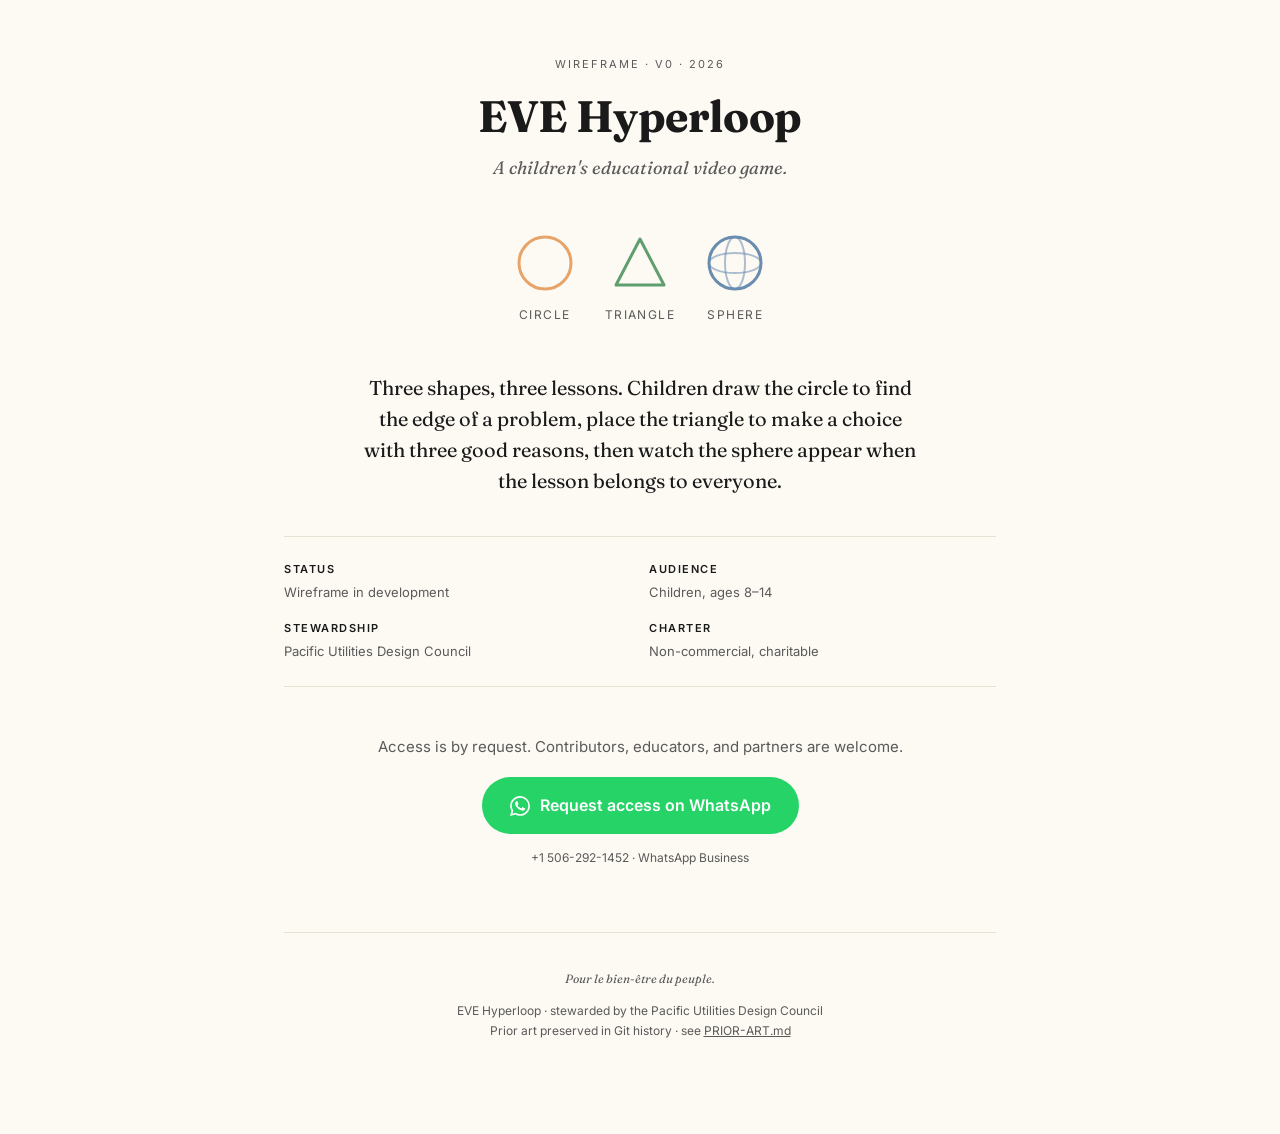
==== game/index.html @ 8e20b7d1 "Restore full EVE Glyph canon to public surface; relocate children's game to /game/ - Restore root EV" ====
<!doctype html>
<html lang="es">
  <head>
    <meta charset="UTF-8" />
    <meta name="viewport" content="width=device-width, initial-scale=1.0" />
    <title>EVE Hyperloop — Juego educativo para niños (Wireframe)</title>
    <meta name="description" content="EVE Hyperloop es un videojuego educativo para niños en desarrollo de wireframe. Tres formas, tres lecciones: el círculo, el triángulo y la esfera. Solicita acceso por WhatsApp." />
    <meta name="robots" content="noindex,nofollow" />
    <link rel="preconnect" href="https://fonts.googleapis.com" />
    <link rel="preconnect" href="https://fonts.gstatic.com" crossorigin />
    <link href="https://fonts.googleapis.com/css2?family=Fraunces:opsz,wght@9..144,500;9..144,700&family=Inter:wght@400;500;600;700&display=swap" rel="stylesheet" />
    <style>
      :root{
        --bg:#fdfaf4;
        --ink:#1a1a1a;
        --ink-soft:#5a5a5a;
        --line:#e7e1d3;
        --circle:#e8a468;
        --triangle:#5f9e6e;
        --sphere:#6a8caf;
        --whatsapp:#25d366;
        --whatsapp-dark:#128c7e;
        --serif:Fraunces,Georgia,serif;
        --sans:Inter,system-ui,-apple-system,sans-serif;
      }
      *{box-sizing:border-box}
      html,body{margin:0;padding:0;background:var(--bg);color:var(--ink);font-family:var(--sans);line-height:1.6;-webkit-font-smoothing:antialiased}
      .wrap{max-width:760px;margin:0 auto;padding:56px 24px 80px}

      /* Language switcher */
      .lang-switch{position:fixed;top:18px;right:18px;display:flex;gap:6px;z-index:50;background:rgba(253,250,244,.85);backdrop-filter:blur(6px);padding:6px;border:1px solid var(--line);border-radius:999px}
      .lang-btn{appearance:none;border:none;background:transparent;cursor:pointer;width:34px;height:30px;border-radius:999px;font-size:18px;line-height:1;display:flex;align-items:center;justify-content:center;padding:0;transition:background .15s,transform .15s;opacity:.55}
      .lang-btn:hover{transform:translateY(-1px);opacity:1}
      .lang-btn.active{background:#fff;opacity:1;box-shadow:0 0 0 1px var(--line)}
      .lang-btn:focus-visible{outline:2px solid var(--sphere);outline-offset:2px}

      header{text-align:center;margin-bottom:48px}
      .stamp{font-family:var(--sans);font-size:11px;letter-spacing:.18em;text-transform:uppercase;color:var(--ink-soft);margin-bottom:18px}
      h1{font-family:var(--serif);font-weight:700;font-size:44px;line-height:1.1;letter-spacing:-.01em;margin:0 0 14px 0}
      .tagline{font-family:var(--serif);font-style:italic;font-size:18px;color:var(--ink-soft);margin:0}

      .shapes{display:flex;justify-content:center;align-items:center;gap:28px;margin:48px 0}
      .shape{display:flex;flex-direction:column;align-items:center;gap:10px}
      .shape svg{width:64px;height:64px;display:block}
      .shape-label{font-family:var(--sans);font-size:12px;letter-spacing:.12em;text-transform:uppercase;color:var(--ink-soft)}

      .pitch{font-family:var(--serif);font-size:20px;line-height:1.55;text-align:center;margin:0 auto 40px;max-width:560px}

      .meta{border-top:1px solid var(--line);border-bottom:1px solid var(--line);padding:24px 0;margin:40px 0;display:grid;grid-template-columns:1fr 1fr;gap:18px}
      .meta div{font-size:13px;color:var(--ink-soft)}
      .meta strong{display:block;color:var(--ink);font-weight:600;margin-bottom:3px;font-size:11px;letter-spacing:.14em;text-transform:uppercase}

      .cta-block{text-align:center;margin:48px 0 32px}
      .cta-lead{font-size:15px;color:var(--ink-soft);margin:0 0 18px}
      .cta{display:inline-flex;align-items:center;gap:10px;background:var(--whatsapp);color:#fff;padding:16px 28px;border-radius:999px;font-weight:600;font-size:16px;text-decoration:none;border:none;transition:background .15s}
      .cta:hover{background:var(--whatsapp-dark)}
      .cta svg{width:20px;height:20px;fill:currentColor}
      .cta-sub{margin-top:14px;font-size:12px;color:var(--ink-soft);font-family:var(--sans)}

      footer{margin-top:64px;padding-top:24px;border-top:1px solid var(--line);text-align:center;font-size:12px;color:var(--ink-soft);line-height:1.7}
      footer .copy{font-family:var(--serif);font-style:italic}

      @media (max-width:480px){
        h1{font-size:34px}
        .shapes{gap:18px}
        .lang-switch{top:12px;right:12px}
      }
    </style>
  </head>
  <body>
    <nav class="lang-switch" aria-label="Selector de idioma / Language selector">
      <button class="lang-btn" data-lang="es" title="Español" aria-label="Español">🇪🇸</button>
      <button class="lang-btn" data-lang="en" title="English" aria-label="English">🇬🇧</button>
      <button class="lang-btn" data-lang="fr" title="Français" aria-label="Français">🇫🇷</button>
    </nav>

    <div class="wrap">
      <header>
        <div class="stamp" data-i18n="stamp">Wireframe · v0 · 2026</div>
        <h1 data-i18n="title">EVE Hyperloop</h1>
        <p class="tagline" data-i18n="tagline">Un videojuego educativo para niños.</p>
      </header>

      <div class="shapes" data-i18n-aria="shapesAria" aria-label="Las tres formas del juego">
        <div class="shape">
          <svg viewBox="0 0 64 64" aria-hidden="true"><circle cx="32" cy="32" r="26" fill="none" stroke="#e8a468" stroke-width="3"/></svg>
          <span class="shape-label" data-i18n="circle">Círculo</span>
        </div>
        <div class="shape">
          <svg viewBox="0 0 64 64" aria-hidden="true"><polygon points="32,8 56,54 8,54" fill="none" stroke="#5f9e6e" stroke-width="3" stroke-linejoin="round"/></svg>
          <span class="shape-label" data-i18n="triangle">Triángulo</span>
        </div>
        <div class="shape">
          <svg viewBox="0 0 64 64" aria-hidden="true"><circle cx="32" cy="32" r="26" fill="none" stroke="#6a8caf" stroke-width="3"/><ellipse cx="32" cy="32" rx="26" ry="10" fill="none" stroke="#6a8caf" stroke-width="2" opacity=".55"/><ellipse cx="32" cy="32" rx="10" ry="26" fill="none" stroke="#6a8caf" stroke-width="2" opacity=".55"/></svg>
          <span class="shape-label" data-i18n="sphere">Esfera</span>
        </div>
      </div>

      <p class="pitch" data-i18n="pitch">
        Tres formas, tres lecciones. Los niños dibujan el círculo para encontrar el límite de un problema, colocan el triángulo para tomar una decisión con tres buenas razones, y luego ven aparecer la esfera cuando la lección pertenece a todos.
      </p>

      <div class="meta">
        <div><strong data-i18n="statusLabel">Estado</strong><span data-i18n="statusValue">Wireframe en desarrollo</span></div>
        <div><strong data-i18n="audienceLabel">Público</strong><span data-i18n="audienceValue">Niños, de 8 a 14 años</span></div>
        <div><strong data-i18n="stewardshipLabel">Administración</strong><span data-i18n="stewardshipValue">Pacific Utilities Design Council</span></div>
        <div><strong data-i18n="charterLabel">Carta</strong><span data-i18n="charterValue">No comercial, benéfica</span></div>
      </div>

      <div class="cta-block">
        <p class="cta-lead" data-i18n="ctaLead">El acceso es por solicitud. Colaboradores, educadores y socios son bienvenidos.</p>
        <a class="cta" id="cta-link" href="https://wa.me/15062921452?text=Hola%20Dany%20%E2%80%94%20me%20gustar%C3%ADa%20conocer%20m%C3%A1s%20sobre%20el%20wireframe%20del%20juego%20infantil%20EVE%20Hyperloop.">
          <svg viewBox="0 0 24 24" aria-hidden="true"><path d="M17.472 14.382c-.297-.149-1.758-.867-2.03-.967-.273-.099-.471-.148-.67.15-.197.297-.767.966-.94 1.164-.173.199-.347.223-.644.075-.297-.15-1.255-.463-2.39-1.475-.883-.788-1.48-1.761-1.653-2.059-.173-.297-.018-.458.13-.606.134-.133.298-.347.446-.52.149-.174.198-.298.298-.497.099-.198.05-.371-.025-.52-.075-.149-.669-1.612-.916-2.207-.242-.579-.487-.5-.669-.51-.173-.008-.371-.01-.57-.01-.198 0-.52.074-.792.372-.272.297-1.04 1.016-1.04 2.479 0 1.462 1.065 2.875 1.213 3.074.149.198 2.096 3.2 5.077 4.487.709.306 1.262.489 1.694.625.712.227 1.36.195 1.871.118.571-.085 1.758-.719 2.006-1.413.248-.694.248-1.289.173-1.413-.074-.124-.272-.198-.57-.347m-5.421 7.403h-.004a9.87 9.87 0 01-5.031-1.378l-.361-.214-3.741.982.998-3.648-.235-.374a9.86 9.86 0 01-1.51-5.26c.001-5.45 4.436-9.884 9.888-9.884 2.64 0 5.122 1.03 6.988 2.898a9.825 9.825 0 012.893 6.994c-.003 5.45-4.437 9.884-9.885 9.884m8.413-18.297A11.815 11.815 0 0012.05 0C5.495 0 .16 5.335.157 11.892c0 2.096.547 4.142 1.588 5.945L.057 24l6.305-1.654a11.882 11.882 0 005.683 1.448h.005c6.554 0 11.89-5.335 11.893-11.893a11.821 11.821 0 00-3.48-8.413z"/></svg>
          <span data-i18n="ctaButton">Solicitar acceso por WhatsApp</span>
        </a>
        <div class="cta-sub" data-i18n="ctaSub">+1 506-292-1452 · WhatsApp Business</div>
      </div>

      <footer>
        <p class="copy" data-i18n="copy">Pour le bien-être du peuple.</p>
        <p><span data-i18n="footerLine">EVE Hyperloop · administrado por el Pacific Utilities Design Council</span><br>
        <span data-i18n="priorArt">Arte previo preservado en el historial de Git · ver</span> <a href="./PRIOR-ART.md" style="color:var(--ink-soft)">PRIOR-ART.md</a></p>
      </footer>
    </div>

    <script>
      const I18N = {
        es: {
          docTitle: "EVE Hyperloop — Juego educativo para niños (Wireframe)",
          stamp: "Wireframe · v0 · 2026",
          title: "EVE Hyperloop",
          tagline: "Un videojuego educativo para niños.",
          shapesAria: "Las tres formas del juego",
          circle: "Círculo",
          triangle: "Triángulo",
          sphere: "Esfera",
          pitch: "Tres formas, tres lecciones. Los niños dibujan el círculo para encontrar el límite de un problema, colocan el triángulo para tomar una decisión con tres buenas razones, y luego ven aparecer la esfera cuando la lección pertenece a todos.",
          statusLabel: "Estado", statusValue: "Wireframe en desarrollo",
          audienceLabel: "Público", audienceValue: "Niños, de 8 a 14 años",
          stewardshipLabel: "Administración", stewardshipValue: "Pacific Utilities Design Council",
          charterLabel: "Carta", charterValue: "No comercial, benéfica",
          ctaLead: "El acceso es por solicitud. Colaboradores, educadores y socios son bienvenidos.",
          ctaButton: "Solicitar acceso por WhatsApp",
          ctaSub: "+1 506-292-1452 · WhatsApp Business",
          copy: "Pour le bien-être du peuple.",
          footerLine: "EVE Hyperloop · administrado por el Pacific Utilities Design Council",
          priorArt: "Arte previo preservado en el historial de Git · ver",
          waText: "Hola Dany — me gustaría conocer más sobre el wireframe del juego infantil EVE Hyperloop."
        },
        en: {
          docTitle: "EVE Hyperloop — Children's Educational Game (Wireframe)",
          stamp: "Wireframe · v0 · 2026",
          title: "EVE Hyperloop",
          tagline: "A children's educational video game.",
          shapesAria: "The three shapes of the game",
          circle: "Circle",
          triangle: "Triangle",
          sphere: "Sphere",
          pitch: "Three shapes, three lessons. Children draw the circle to find the edge of a problem, place the triangle to make a choice with three good reasons, then watch the sphere appear when the lesson belongs to everyone.",
          statusLabel: "Status", statusValue: "Wireframe in development",
          audienceLabel: "Audience", audienceValue: "Children, ages 8–14",
          stewardshipLabel: "Stewardship", stewardshipValue: "Pacific Utilities Design Council",
          charterLabel: "Charter", charterValue: "Non-commercial, charitable",
          ctaLead: "Access is by request. Contributors, educators, and partners are welcome.",
          ctaButton: "Request access on WhatsApp",
          ctaSub: "+1 506-292-1452 · WhatsApp Business",
          copy: "Pour le bien-être du peuple.",
          footerLine: "EVE Hyperloop · stewarded by the Pacific Utilities Design Council",
          priorArt: "Prior art preserved in Git history · see",
          waText: "Hi Dany — I'd like to learn about the EVE Hyperloop children's game wireframe."
        },
        fr: {
          docTitle: "EVE Hyperloop — Jeu éducatif pour enfants (Wireframe)",
          stamp: "Wireframe · v0 · 2026",
          title: "EVE Hyperloop",
          tagline: "Un jeu vidéo éducatif pour enfants.",
          shapesAria: "Les trois formes du jeu",
          circle: "Cercle",
          triangle: "Triangle",
          sphere: "Sphère",
          pitch: "Trois formes, trois leçons. Les enfants dessinent le cercle pour trouver les limites d'un problème, placent le triangle pour faire un choix appuyé sur trois bonnes raisons, puis voient apparaître la sphère lorsque la leçon appartient à tous.",
          statusLabel: "Statut", statusValue: "Wireframe en développement",
          audienceLabel: "Public", audienceValue: "Enfants, de 8 à 14 ans",
          stewardshipLabel: "Intendance", stewardshipValue: "Pacific Utilities Design Council",
          charterLabel: "Charte", charterValue: "Non commercial, à but caritatif",
          ctaLead: "L'accès se fait sur demande. Les contributeurs, éducateurs et partenaires sont les bienvenus.",
          ctaButton: "Demander l'accès sur WhatsApp",
          ctaSub: "+1 506-292-1452 · WhatsApp Business",
          copy: "Pour le bien-être du peuple.",
          footerLine: "EVE Hyperloop · sous l'intendance du Pacific Utilities Design Council",
          priorArt: "Travaux antérieurs conservés dans l'historique Git · voir",
          waText: "Bonjour Dany — j'aimerais en savoir plus sur le wireframe du jeu pour enfants EVE Hyperloop."
        }
      };

      const WA_BASE = "https://wa.me/15062921452?text=";

      function applyLang(lang){
        const dict = I18N[lang] || I18N.es;
        document.documentElement.lang = lang;
        document.title = dict.docTitle;

        document.querySelectorAll("[data-i18n]").forEach(el => {
          const key = el.getAttribute("data-i18n");
          if (dict[key] !== undefined) el.textContent = dict[key];
        });
        document.querySelectorAll("[data-i18n-aria]").forEach(el => {
          const key = el.getAttribute("data-i18n-aria");
          if (dict[key] !== undefined) el.setAttribute("aria-label", dict[key]);
        });

        const cta = document.getElementById("cta-link");
        if (cta) cta.href = WA_BASE + encodeURIComponent(dict.waText);

        document.querySelectorAll(".lang-btn").forEach(b => {
          b.classList.toggle("active", b.getAttribute("data-lang") === lang);
          b.setAttribute("aria-pressed", b.getAttribute("data-lang") === lang ? "true" : "false");
        });

        try { localStorage.setItem("eve-lang", lang); } catch(e){}
      }

      document.querySelectorAll(".lang-btn").forEach(btn => {
        btn.addEventListener("click", () => applyLang(btn.getAttribute("data-lang")));
      });

      // Initial language: saved preference > browser language > Spanish default
      (function(){
        let initial = "es";
        try {
          const saved = localStorage.getItem("eve-lang");
          if (saved && I18N[saved]) {
            initial = saved;
          } else {
            const nav = (navigator.language || "es").slice(0,2).toLowerCase();
            if (I18N[nav]) initial = nav;
            else initial = "es";
          }
        } catch(e){ initial = "es"; }
        applyLang(initial);
      })();
    </script>
  </body>
</html>
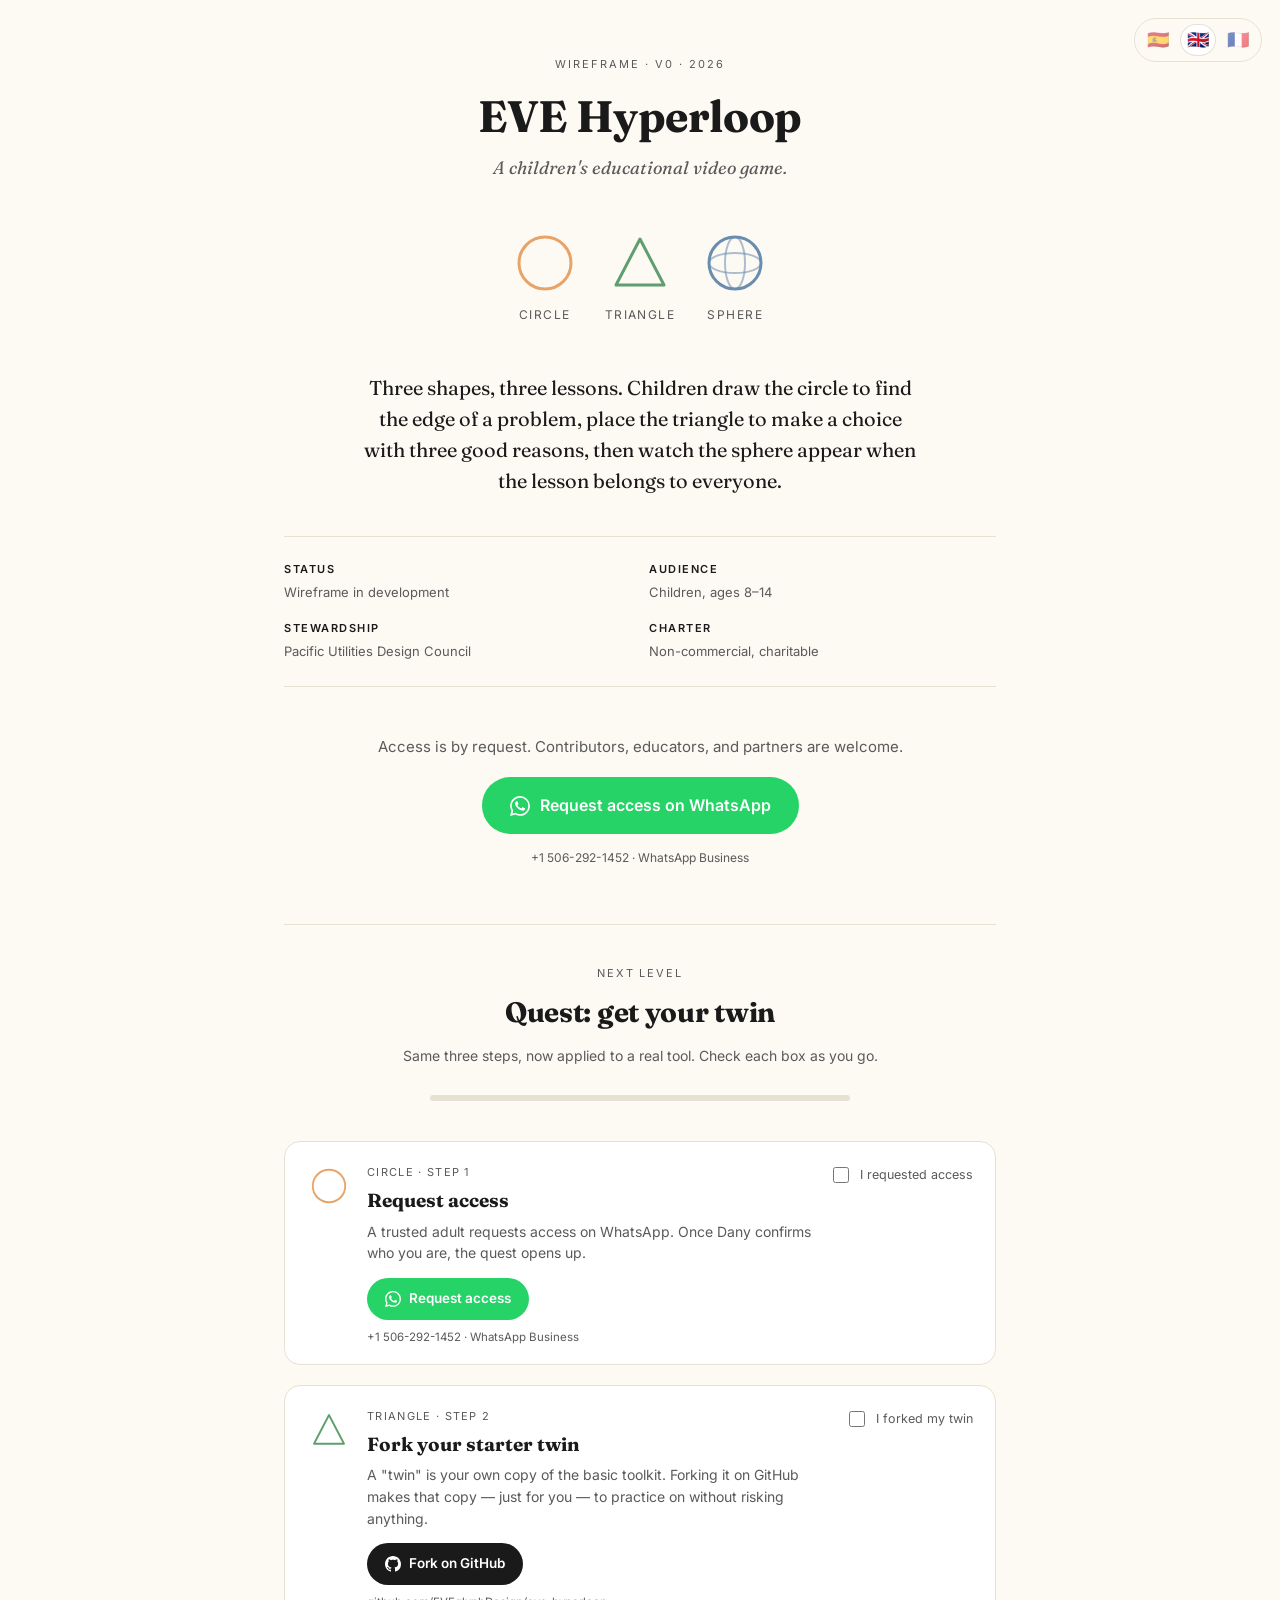
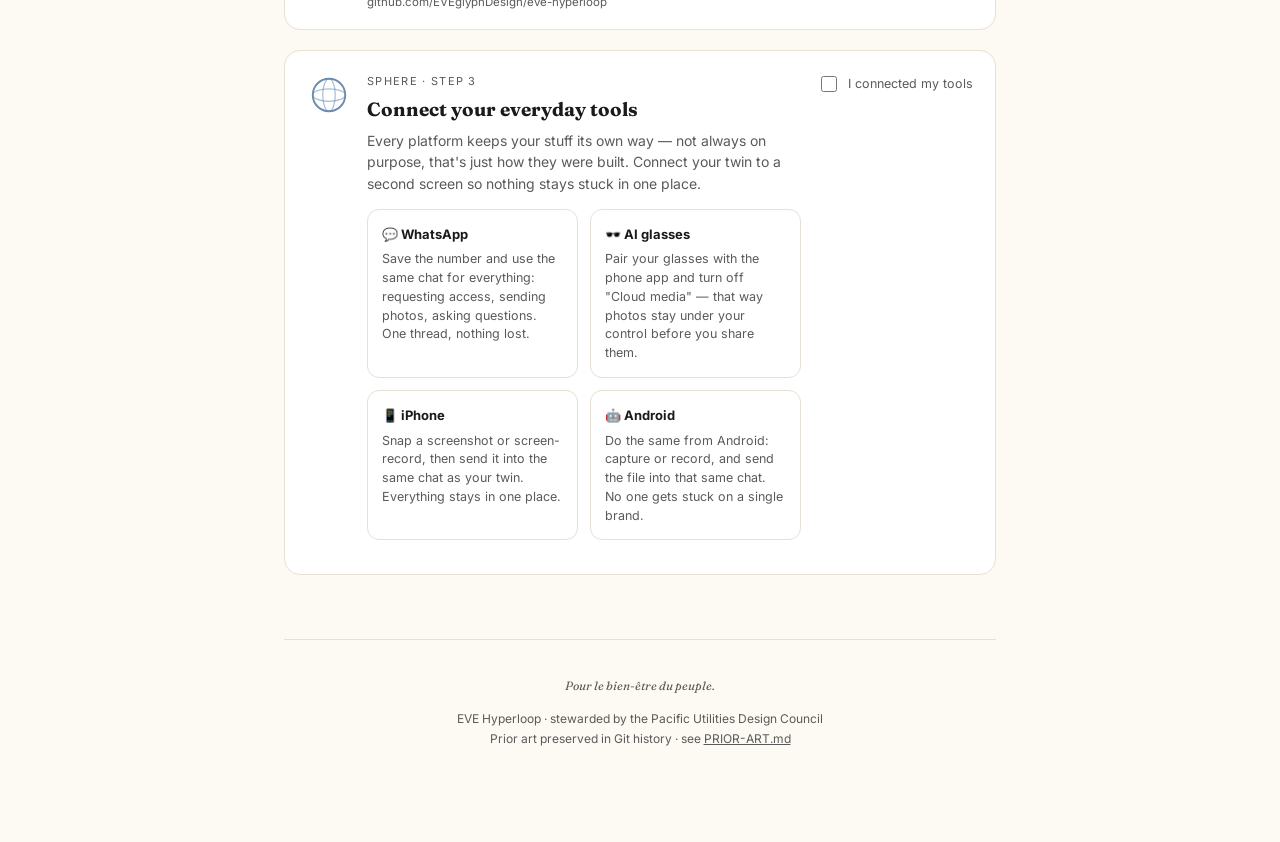
==== commit 71ae8a24: "Add twin onboarding quest to children's game; fix broken crest refs; link game from canon page - gam" ====
--- a/game/index.html
+++ b/game/index.html
@@ -60,10 +60,58 @@
       footer{margin-top:64px;padding-top:24px;border-top:1px solid var(--line);text-align:center;font-size:12px;color:var(--ink-soft);line-height:1.7}
       footer .copy{font-family:var(--serif);font-style:italic}
 
+      /* Quest: twin onboarding flow */
+      .quest{margin:56px 0 40px;padding-top:40px;border-top:1px solid var(--line)}
+      .quest-head{text-align:center;margin-bottom:28px}
+      .quest-kicker{font-size:11px;letter-spacing:.18em;text-transform:uppercase;color:var(--ink-soft);margin:0 0 8px}
+      .quest-title{font-family:var(--serif);font-weight:700;font-size:28px;margin:0 0 10px;letter-spacing:-.01em}
+      .quest-sub{font-size:14px;color:var(--ink-soft);max-width:480px;margin:0 auto}
+
+      .quest-progress{max-width:420px;margin:0 auto 40px}
+      .quest-progress-bar{height:6px;background:var(--line);border-radius:999px;overflow:hidden}
+      .quest-progress-fill{height:100%;width:0%;background:linear-gradient(90deg,var(--circle),var(--triangle),var(--sphere));border-radius:999px;transition:width .35s ease}
+
+      .quest-steps{display:flex;flex-direction:column;gap:20px}
+      .quest-step{border:1px solid var(--line);border-radius:16px;padding:22px 22px 18px;background:#fff;display:flex;gap:16px;align-items:flex-start;flex-wrap:wrap;transition:box-shadow .2s,opacity .2s}
+      .quest-step.done{box-shadow:0 0 0 2px rgba(0,0,0,.03) inset;opacity:.72}
+      .quest-step-shape{flex-shrink:0;width:44px;height:44px;display:flex;align-items:center;justify-content:center}
+      .quest-step-shape svg{width:40px;height:40px;transition:opacity .2s}
+      .quest-step[data-step="1"] .quest-step-shape svg{stroke:var(--circle)}
+      .quest-step[data-step="2"] .quest-step-shape svg{stroke:var(--triangle)}
+      .quest-step[data-step="3"] .quest-step-shape svg{stroke:var(--sphere)}
+      .quest-step-body{flex:1 1 260px;min-width:0}
+      .quest-step-tag{display:block;font-size:11px;letter-spacing:.12em;text-transform:uppercase;color:var(--ink-soft);margin-bottom:6px}
+      .quest-step-body h3{font-family:var(--serif);font-size:19px;margin:0 0 8px;line-height:1.3}
+      .quest-step-body p{font-size:14px;color:var(--ink-soft);margin:0 0 14px;line-height:1.55}
+      .quest-btn{display:inline-flex;align-items:center;gap:8px;padding:10px 18px;border-radius:999px;font-size:13.5px;font-weight:600;text-decoration:none;border:none;cursor:pointer}
+      .quest-btn-wa{background:var(--whatsapp);color:#fff}
+      .quest-btn-wa:hover{background:var(--whatsapp-dark)}
+      .quest-btn-gh{background:#1a1a1a;color:#fff}
+      .quest-btn-gh:hover{background:#333}
+      .quest-btn svg{width:16px;height:16px;fill:currentColor}
+      .quest-btn-sub{display:block;margin-top:8px;font-size:11.5px;color:var(--ink-soft)}
+      .quest-check{display:flex;align-items:center;gap:8px;font-size:12.5px;color:var(--ink-soft);cursor:pointer;flex-shrink:0;align-self:flex-start;margin-left:auto}
+      .quest-check input{width:16px;height:16px;accent-color:var(--sphere);cursor:pointer}
+
+      .connect-grid{display:grid;grid-template-columns:1fr 1fr;gap:12px;margin:14px 0 16px}
+      .connect-card{border:1px solid var(--line);border-radius:12px;padding:14px}
+      .connect-card h4{margin:0 0 6px;font-size:13px;display:flex;align-items:center;gap:6px}
+      .connect-card p{margin:0;font-size:12.5px;color:var(--ink-soft);line-height:1.5}
+
+      .quest-done{margin-top:28px;text-align:center;padding:26px;border-radius:16px;background:#f3f6fa;border:1px solid var(--line)}
+      .quest-done h3{font-family:var(--serif);font-size:20px;margin:0 0 8px}
+      .quest-done p{font-size:13.5px;color:var(--ink-soft);margin:0;max-width:420px;margin:0 auto}
+
+      @media (max-width:640px){
+        .connect-grid{grid-template-columns:1fr}
+      }
+
       @media (max-width:480px){
         h1{font-size:34px}
         .shapes{gap:18px}
         .lang-switch{top:12px;right:12px}
+        .quest-check{margin-left:0}
+        .quest-step{padding:18px}
       }
     </style>
   </head>
@@ -114,6 +162,83 @@
           <span data-i18n="ctaButton">Solicitar acceso por WhatsApp</span>
         </a>
         <div class="cta-sub" data-i18n="ctaSub">+1 506-292-1452 · WhatsApp Business</div>
+      </div>
+
+      <div class="quest" id="quest">
+        <div class="quest-head">
+          <p class="quest-kicker" data-i18n="questKicker">Siguiente nivel</p>
+          <h2 class="quest-title" data-i18n="questTitle">Misión: consigue tu gemelo</h2>
+          <p class="quest-sub" data-i18n="questSub">Los mismos tres pasos, ahora aplicados a una herramienta real. Marca cada casilla a medida que avanzas.</p>
+        </div>
+
+        <div class="quest-progress">
+          <div class="quest-progress-bar"><div class="quest-progress-fill" id="quest-fill"></div></div>
+        </div>
+
+        <div class="quest-steps">
+          <div class="quest-step" data-step="1">
+            <div class="quest-step-shape"><svg viewBox="0 0 64 64" aria-hidden="true"><circle cx="32" cy="32" r="26" fill="none" stroke-width="3"/></svg></div>
+            <div class="quest-step-body">
+              <span class="quest-step-tag" data-i18n="step1Tag">Círculo · Paso 1</span>
+              <h3 data-i18n="step1Title">Pide acceso</h3>
+              <p data-i18n="step1Body">Un adulto de confianza pide acceso por WhatsApp. Cuando Dany confirma quién eres, se abre la misión.</p>
+              <a class="quest-btn quest-btn-wa" id="quest-wa-link" href="https://wa.me/15062921452">
+                <svg viewBox="0 0 24 24" aria-hidden="true"><path d="M17.472 14.382c-.297-.149-1.758-.867-2.03-.967-.273-.099-.471-.148-.67.15-.197.297-.767.966-.94 1.164-.173.199-.347.223-.644.075-.297-.15-1.255-.463-2.39-1.475-.883-.788-1.48-1.761-1.653-2.059-.173-.297-.018-.458.13-.606.134-.133.298-.347.446-.52.149-.174.198-.298.298-.497.099-.198.05-.371-.025-.52-.075-.149-.669-1.612-.916-2.207-.242-.579-.487-.5-.669-.51-.173-.008-.371-.01-.57-.01-.198 0-.52.074-.792.372-.272.297-1.04 1.016-1.04 2.479 0 1.462 1.065 2.875 1.213 3.074.149.198 2.096 3.2 5.077 4.487.709.306 1.262.489 1.694.625.712.227 1.36.195 1.871.118.571-.085 1.758-.719 2.006-1.413.248-.694.248-1.289.173-1.413-.074-.124-.272-.198-.57-.347m-5.421 7.403h-.004a9.87 9.87 0 01-5.031-1.378l-.361-.214-3.741.982.998-3.648-.235-.374a9.86 9.86 0 01-1.51-5.26c.001-5.45 4.436-9.884 9.888-9.884 2.64 0 5.122 1.03 6.988 2.898a9.825 9.825 0 012.893 6.994c-.003 5.45-4.437 9.884-9.885 9.884m8.413-18.297A11.815 11.815 0 0012.05 0C5.495 0 .16 5.335.157 11.892c0 2.096.547 4.142 1.588 5.945L.057 24l6.305-1.654a11.882 11.882 0 005.683 1.448h.005c6.554 0 11.89-5.335 11.893-11.893a11.821 11.821 0 00-3.48-8.413z"/></svg>
+                <span data-i18n="step1Cta">Pedir acceso</span>
+              </a>
+              <span class="quest-btn-sub" data-i18n="step1CtaSub">+1 506-292-1452 · WhatsApp Business</span>
+            </div>
+            <label class="quest-check"><input type="checkbox" data-quest-check="1"><span data-i18n="step1Check">Ya pedí acceso</span></label>
+          </div>
+
+          <div class="quest-step" data-step="2">
+            <div class="quest-step-shape"><svg viewBox="0 0 64 64" aria-hidden="true"><polygon points="32,8 56,54 8,54" fill="none" stroke-width="3" stroke-linejoin="round"/></svg></div>
+            <div class="quest-step-body">
+              <span class="quest-step-tag" data-i18n="step2Tag">Triángulo · Paso 2</span>
+              <h3 data-i18n="step2Title">Bifurca tu gemelo inicial</h3>
+              <p data-i18n="step2Body">Un "gemelo" es tu propia copia del set de herramientas básico. Bifurcarlo (fork) en GitHub crea esa copia, solo para ti, para practicar sin arriesgar nada.</p>
+              <a class="quest-btn quest-btn-gh" href="https://github.com/EVEglyphDesign/eve-hyperloop/fork" target="_blank" rel="noopener">
+                <svg viewBox="0 0 16 16" aria-hidden="true"><path d="M8 0C3.58 0 0 3.58 0 8c0 3.54 2.29 6.53 5.47 7.59.4.07.55-.17.55-.38 0-.19-.01-.82-.01-1.49-2.01.37-2.53-.49-2.69-.94-.09-.23-.48-.94-.82-1.13-.28-.15-.68-.52-.01-.53.63-.01 1.08.58 1.23.82.72 1.21 1.87.87 2.33.66.07-.52.28-.87.51-1.07-1.78-.2-3.64-.89-3.64-3.95 0-.87.31-1.59.82-2.15-.08-.2-.36-1.02.08-2.12 0 0 .67-.21 2.2.82.64-.18 1.32-.27 2-.27.68 0 1.36.09 2 .27 1.53-1.04 2.2-.82 2.2-.82.44 1.1.16 1.92.08 2.12.51.56.82 1.27.82 2.15 0 3.07-1.87 3.75-3.65 3.95.29.25.54.73.54 1.48 0 1.07-.01 1.93-.01 2.2 0 .21.15.46.55.38A8.013 8.013 0 0016 8c0-4.42-3.58-8-8-8Z"/></svg>
+                <span data-i18n="step2Cta">Bifurcar en GitHub</span>
+              </a>
+              <span class="quest-btn-sub" data-i18n="step2CtaSub">github.com/EVEglyphDesign/eve-hyperloop</span>
+            </div>
+            <label class="quest-check"><input type="checkbox" data-quest-check="2"><span data-i18n="step2Check">Ya bifurqué mi gemelo</span></label>
+          </div>
+
+          <div class="quest-step" data-step="3">
+            <div class="quest-step-shape"><svg viewBox="0 0 64 64" aria-hidden="true"><circle cx="32" cy="32" r="26" fill="none" stroke-width="3"/><ellipse cx="32" cy="32" rx="26" ry="10" fill="none" stroke-width="2" opacity=".55"/><ellipse cx="32" cy="32" rx="10" ry="26" fill="none" stroke-width="2" opacity=".55"/></svg></div>
+            <div class="quest-step-body">
+              <span class="quest-step-tag" data-i18n="step3Tag">Esfera · Paso 3</span>
+              <h3 data-i18n="step3Title">Conecta tus herramientas de todos los días</h3>
+              <p data-i18n="step3Body">Cada plataforma guarda tus cosas a su manera — no siempre a propósito, así fue como se construyeron. Conecta tu gemelo a una segunda pantalla para que nada se quede atrapado en un solo lugar.</p>
+              <div class="connect-grid">
+                <div class="connect-card">
+                  <h4 data-i18n="connectWaTitle">💬 WhatsApp</h4>
+                  <p data-i18n="connectWaBody">Guarda el número y usa el mismo chat para todo: pedir acceso, mandar fotos, hacer preguntas. Un solo hilo, nada perdido.</p>
+                </div>
+                <div class="connect-card">
+                  <h4 data-i18n="connectGlassesTitle">🕶️ Gafas IA</h4>
+                  <p data-i18n="connectGlassesBody">Empareja tus gafas con la app del teléfono y apaga "Cloud media" — así las fotos quedan bajo tu control antes de compartirlas.</p>
+                </div>
+                <div class="connect-card">
+                  <h4 data-i18n="connectIphoneTitle">📱 iPhone</h4>
+                  <p data-i18n="connectIphoneBody">Toma una foto de la pantalla o grábala, y mándala al mismo chat de tu gemelo. Así todo queda en un solo lugar.</p>
+                </div>
+                <div class="connect-card">
+                  <h4 data-i18n="connectAndroidTitle">🤖 Android</h4>
+                  <p data-i18n="connectAndroidBody">Haz lo mismo desde Android: captura o grava, y manda el archivo al mismo chat. Nadie se queda atascado en una sola marca.</p>
+                </div>
+              </div>
+            </div>
+            <label class="quest-check"><input type="checkbox" data-quest-check="3"><span data-i18n="step3Check">Ya conecté mis herramientas</span></label>
+          </div>
+        </div>
+
+        <div class="quest-done" id="quest-done" hidden>
+          <h3 data-i18n="questDoneTitle">La lección ahora es de todos.</h3>
+          <p data-i18n="questDoneBody">Completaste las tres formas con tu propio gemelo. Comparte lo que aprendiste con la próxima persona que empiece.</p>
+        </div>
       </div>
 
       <footer>
@@ -145,7 +270,27 @@
           copy: "Pour le bien-être du peuple.",
           footerLine: "EVE Hyperloop · administrado por el Pacific Utilities Design Council",
           priorArt: "Arte previo preservado en el historial de Git · ver",
-          waText: "Hola Dany — me gustaría conocer más sobre el wireframe del juego infantil EVE Hyperloop."
+          waText: "Hola Dany — me gustaría conocer más sobre el wireframe del juego infantil EVE Hyperloop.",
+          questKicker: "Siguiente nivel",
+          questTitle: "Misión: consigue tu gemelo",
+          questSub: "Los mismos tres pasos, ahora aplicados a una herramienta real. Marca cada casilla a medida que avanzas.",
+          step1Tag: "Círculo · Paso 1", step1Title: "Pide acceso",
+          step1Body: "Un adulto de confianza pide acceso por WhatsApp. Cuando Dany confirma quién eres, se abre la misión.",
+          step1Cta: "Pedir acceso", step1CtaSub: "+1 506-292-1452 · WhatsApp Business",
+          step1Check: "Ya pedí acceso",
+          step2Tag: "Triángulo · Paso 2", step2Title: "Bifurca tu gemelo inicial",
+          step2Body: "Un \"gemelo\" es tu propia copia del set de herramientas básico. Bifurcarlo (fork) en GitHub crea esa copia, solo para ti, para practicar sin arriesgar nada.",
+          step2Cta: "Bifurcar en GitHub", step2CtaSub: "github.com/EVEglyphDesign/eve-hyperloop",
+          step2Check: "Ya bifurqué mi gemelo",
+          step3Tag: "Esfera · Paso 3", step3Title: "Conecta tus herramientas de todos los días",
+          step3Body: "Cada plataforma guarda tus cosas a su manera — no siempre a propósito, así fue como se construyeron. Conecta tu gemelo a una segunda pantalla para que nada se quede atrapado en un solo lugar.",
+          connectWaTitle: "💬 WhatsApp", connectWaBody: "Guarda el número y usa el mismo chat para todo: pedir acceso, mandar fotos, hacer preguntas. Un solo hilo, nada perdido.",
+          connectGlassesTitle: "🕶️ Gafas IA", connectGlassesBody: "Empareja tus gafas con la app del teléfono y apaga \"Cloud media\" — así las fotos quedan bajo tu control antes de compartirlas.",
+          connectIphoneTitle: "📱 iPhone", connectIphoneBody: "Toma una foto de la pantalla o grábala, y mándala al mismo chat de tu gemelo. Así todo queda en un solo lugar.",
+          connectAndroidTitle: "🤖 Android", connectAndroidBody: "Haz lo mismo desde Android: captura o grava, y manda el archivo al mismo chat. Nadie se queda atascado en una sola marca.",
+          step3Check: "Ya conecté mis herramientas",
+          questDoneTitle: "La lección ahora es de todos.",
+          questDoneBody: "Completaste las tres formas con tu propio gemelo. Comparte lo que aprendiste con la próxima persona que empiece."
         },
         en: {
           docTitle: "EVE Hyperloop — Children's Educational Game (Wireframe)",
@@ -167,7 +312,27 @@
           copy: "Pour le bien-être du peuple.",
           footerLine: "EVE Hyperloop · stewarded by the Pacific Utilities Design Council",
           priorArt: "Prior art preserved in Git history · see",
-          waText: "Hi Dany — I'd like to learn about the EVE Hyperloop children's game wireframe."
+          waText: "Hi Dany — I'd like to learn about the EVE Hyperloop children's game wireframe.",
+          questKicker: "Next level",
+          questTitle: "Quest: get your twin",
+          questSub: "Same three steps, now applied to a real tool. Check each box as you go.",
+          step1Tag: "Circle · Step 1", step1Title: "Request access",
+          step1Body: "A trusted adult requests access on WhatsApp. Once Dany confirms who you are, the quest opens up.",
+          step1Cta: "Request access", step1CtaSub: "+1 506-292-1452 · WhatsApp Business",
+          step1Check: "I requested access",
+          step2Tag: "Triangle · Step 2", step2Title: "Fork your starter twin",
+          step2Body: "A \"twin\" is your own copy of the basic toolkit. Forking it on GitHub makes that copy — just for you — to practice on without risking anything.",
+          step2Cta: "Fork on GitHub", step2CtaSub: "github.com/EVEglyphDesign/eve-hyperloop",
+          step2Check: "I forked my twin",
+          step3Tag: "Sphere · Step 3", step3Title: "Connect your everyday tools",
+          step3Body: "Every platform keeps your stuff its own way — not always on purpose, that's just how they were built. Connect your twin to a second screen so nothing stays stuck in one place.",
+          connectWaTitle: "💬 WhatsApp", connectWaBody: "Save the number and use the same chat for everything: requesting access, sending photos, asking questions. One thread, nothing lost.",
+          connectGlassesTitle: "🕶️ AI glasses", connectGlassesBody: "Pair your glasses with the phone app and turn off \"Cloud media\" — that way photos stay under your control before you share them.",
+          connectIphoneTitle: "📱 iPhone", connectIphoneBody: "Snap a screenshot or screen-record, then send it into the same chat as your twin. Everything stays in one place.",
+          connectAndroidTitle: "🤖 Android", connectAndroidBody: "Do the same from Android: capture or record, and send the file into that same chat. No one gets stuck on a single brand.",
+          step3Check: "I connected my tools",
+          questDoneTitle: "The lesson now belongs to everyone.",
+          questDoneBody: "You completed all three shapes with your own twin. Share what you learned with the next person who starts."
         },
         fr: {
           docTitle: "EVE Hyperloop — Jeu éducatif pour enfants (Wireframe)",
@@ -189,7 +354,27 @@
           copy: "Pour le bien-être du peuple.",
           footerLine: "EVE Hyperloop · sous l'intendance du Pacific Utilities Design Council",
           priorArt: "Travaux antérieurs conservés dans l'historique Git · voir",
-          waText: "Bonjour Dany — j'aimerais en savoir plus sur le wireframe du jeu pour enfants EVE Hyperloop."
+          waText: "Bonjour Dany — j'aimerais en savoir plus sur le wireframe du jeu pour enfants EVE Hyperloop.",
+          questKicker: "Niveau suivant",
+          questTitle: "Quête : obtiens ton jumeau",
+          questSub: "Les mêmes trois étapes, appliquées cette fois à un vrai outil. Coche chaque case en avançant.",
+          step1Tag: "Cercle · Étape 1", step1Title: "Demande l'accès",
+          step1Body: "Un adulte de confiance demande l'accès sur WhatsApp. Une fois que Dany confirme qui tu es, la quête s'ouvre.",
+          step1Cta: "Demander l'accès", step1CtaSub: "+1 506-292-1452 · WhatsApp Business",
+          step1Check: "J'ai demandé l'accès",
+          step2Tag: "Triangle · Étape 2", step2Title: "Bifurque ton jumeau de départ",
+          step2Body: "Un \"jumeau\" est ta propre copie de la trousse de base. La bifurquer (fork) sur GitHub crée cette copie, juste pour toi, pour t'entraîner sans rien risquer.",
+          step2Cta: "Bifurquer sur GitHub", step2CtaSub: "github.com/EVEglyphDesign/eve-hyperloop",
+          step2Check: "J'ai bifurqué mon jumeau",
+          step3Tag: "Sphère · Étape 3", step3Title: "Connecte tes outils du quotidien",
+          step3Body: "Chaque plateforme garde tes affaires à sa façon — pas toujours à dessein, c'est juste comme elles ont été construites. Connecte ton jumeau à un deuxième écran pour que rien ne reste coincé au même endroit.",
+          connectWaTitle: "💬 WhatsApp", connectWaBody: "Enregistre le numéro et utilise le même fil pour tout : demander l'accès, envoyer des photos, poser des questions. Un seul fil, rien de perdu.",
+          connectGlassesTitle: "🕶️ Lunettes IA", connectGlassesBody: "Jumelle tes lunettes avec l'appli du téléphone et désactive \"Cloud media\" — ainsi les photos restent sous ton contrôle avant que tu les partages.",
+          connectIphoneTitle: "📱 iPhone", connectIphoneBody: "Prends une capture d'écran ou enregistre l'écran, puis envoie-la dans le même fil que ton jumeau. Tout reste au même endroit.",
+          connectAndroidTitle: "🤖 Android", connectAndroidBody: "Fais la même chose depuis Android : capture ou enregistre, et envoie le fichier dans ce même fil. Personne ne reste coincé sur une seule marque.",
+          step3Check: "J'ai connecté mes outils",
+          questDoneTitle: "La leçon appartient maintenant à tous.",
+          questDoneBody: "Tu as complété les trois formes avec ton propre jumeau. Partage ce que tu as appris avec la prochaine personne qui commence."
         }
       };
 
@@ -211,6 +396,8 @@
 
         const cta = document.getElementById("cta-link");
         if (cta) cta.href = WA_BASE + encodeURIComponent(dict.waText);
+        const questWa = document.getElementById("quest-wa-link");
+        if (questWa) questWa.href = WA_BASE + encodeURIComponent(dict.waText);
 
         document.querySelectorAll(".lang-btn").forEach(b => {
           b.classList.toggle("active", b.getAttribute("data-lang") === lang);
@@ -223,6 +410,44 @@
       document.querySelectorAll(".lang-btn").forEach(btn => {
         btn.addEventListener("click", () => applyLang(btn.getAttribute("data-lang")));
       });
+
+      // Quest: twin onboarding checklist (local-only, no backend — this is a wireframe)
+      (function(){
+        const checks = Array.from(document.querySelectorAll("[data-quest-check]"));
+        const fill = document.getElementById("quest-fill");
+        const done = document.getElementById("quest-done");
+        const STORE_KEY = "eve-quest-progress";
+
+        function loadState(){
+          try { return JSON.parse(localStorage.getItem(STORE_KEY) || "{}"); } catch(e){ return {}; }
+        }
+        function saveState(state){
+          try { localStorage.setItem(STORE_KEY, JSON.stringify(state)); } catch(e){}
+        }
+        function render(){
+          const total = checks.length;
+          const completed = checks.filter(c => c.checked).length;
+          if (fill) fill.style.width = (total ? (completed/total*100) : 0) + "%";
+          checks.forEach(c => {
+            const step = c.closest(".quest-step");
+            if (step) step.classList.toggle("done", c.checked);
+          });
+          if (done) done.hidden = completed < total;
+        }
+
+        const state = loadState();
+        checks.forEach(c => {
+          const key = c.getAttribute("data-quest-check");
+          if (state[key]) c.checked = true;
+          c.addEventListener("change", () => {
+            const s = loadState();
+            s[key] = c.checked;
+            saveState(s);
+            render();
+          });
+        });
+        render();
+      })();
 
       // Initial language: saved preference > browser language > Spanish default
       (function(){
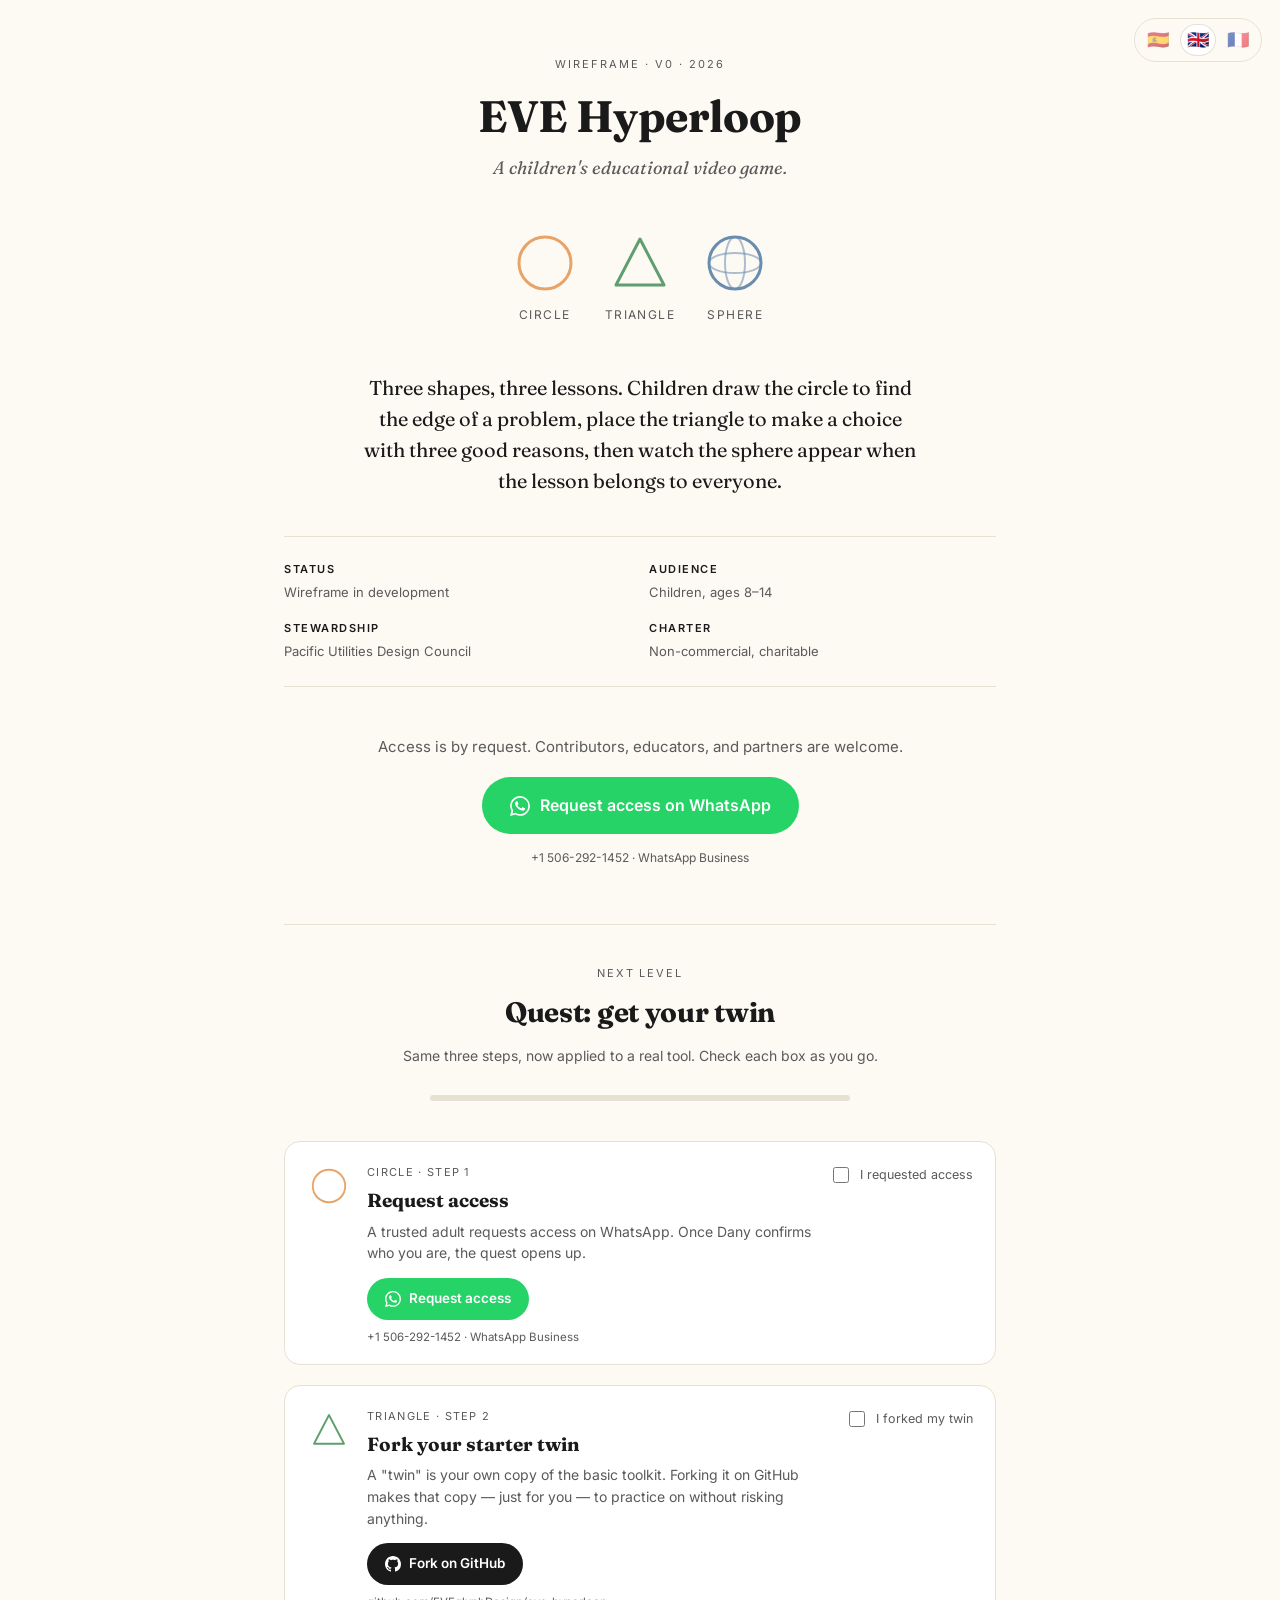
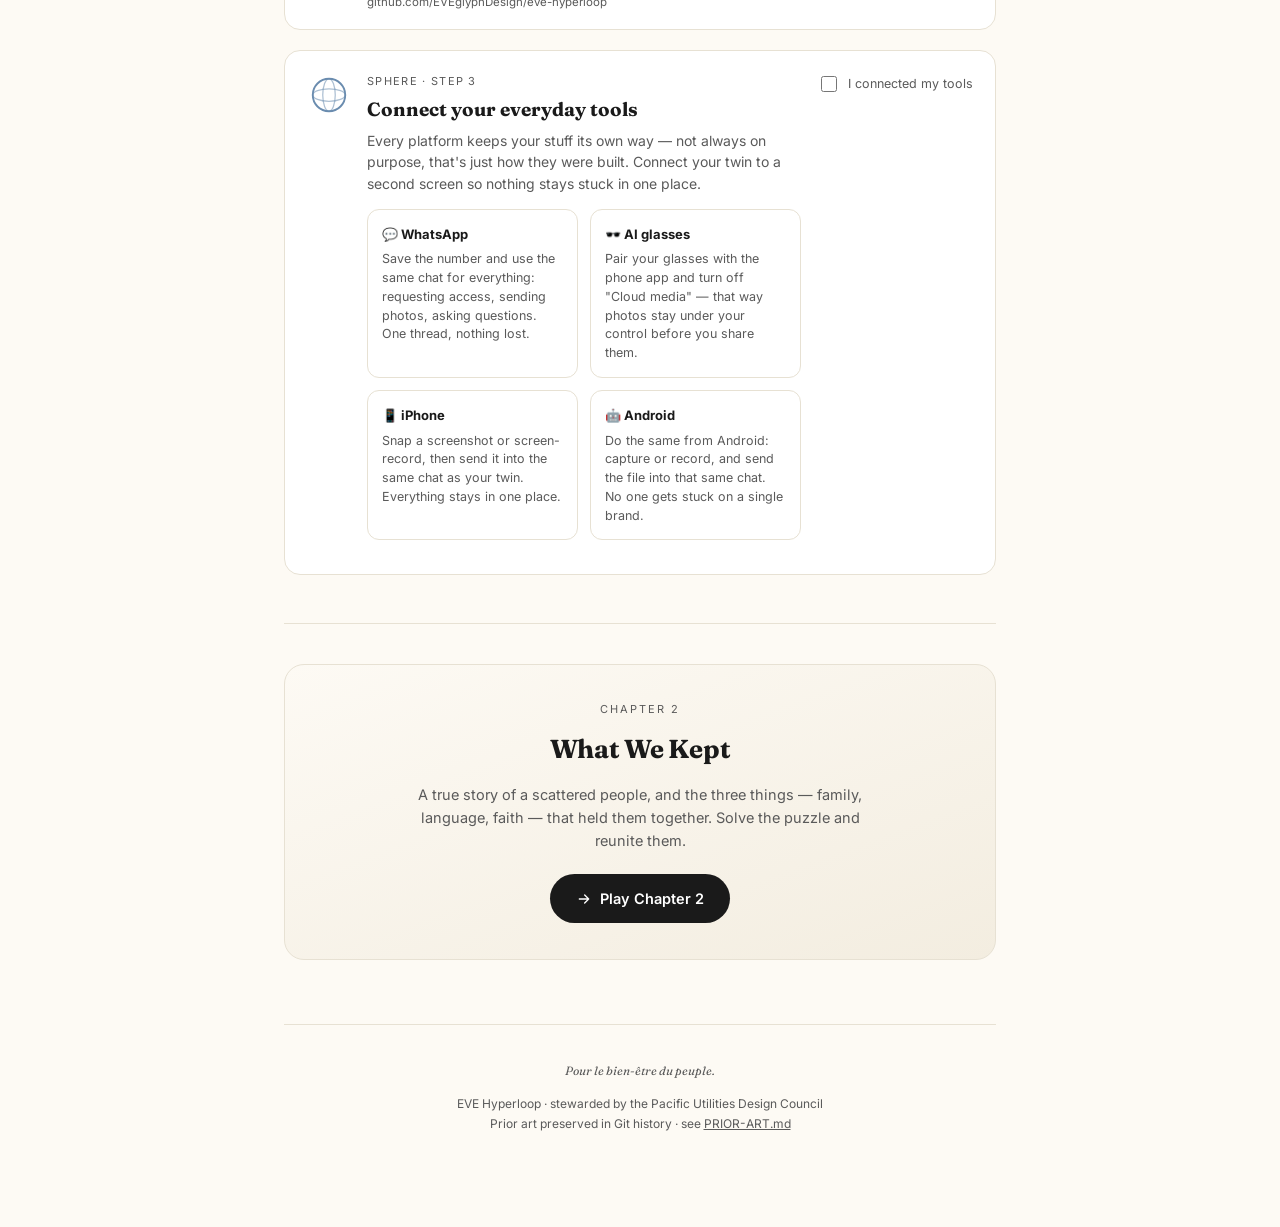
==== commit 1eec6ff2: "Add Chapter 2: What We Kept — trilingual survival & rebuild puzzle on the Acadian expulsion, linked " ====
--- a/game/index.html
+++ b/game/index.html
@@ -102,6 +102,16 @@
       .quest-done h3{font-family:var(--serif);font-size:20px;margin:0 0 8px}
       .quest-done p{font-size:13.5px;color:var(--ink-soft);margin:0;max-width:420px;margin:0 auto}
 
+      /* Chapter 2 link card */
+      .chapter2{margin:48px 0 40px;padding-top:40px;border-top:1px solid var(--line);text-align:center}
+      .chapter2-inner{border:1px solid var(--line);border-radius:20px;padding:36px 28px;background:linear-gradient(160deg,#fdfaf4,#f3ede0)}
+      .chapter2-kicker{font-size:11px;letter-spacing:.18em;text-transform:uppercase;color:var(--ink-soft);margin:0 0 10px}
+      .chapter2-title{font-family:var(--serif);font-weight:700;font-size:26px;margin:0 0 12px;letter-spacing:-.01em}
+      .chapter2-body{font-size:14.5px;color:var(--ink-soft);max-width:480px;margin:0 auto 22px;line-height:1.6}
+      .chapter2-btn{display:inline-flex;align-items:center;gap:8px;padding:13px 26px;border-radius:999px;font-size:14.5px;font-weight:600;text-decoration:none;background:var(--ink);color:#fff;transition:background .15s,transform .15s}
+      .chapter2-btn:hover{background:#333;transform:translateY(-1px)}
+      .chapter2-btn svg{width:16px;height:16px;stroke:currentColor;fill:none}
+
       @media (max-width:640px){
         .connect-grid{grid-template-columns:1fr}
       }
@@ -238,6 +248,18 @@
         <div class="quest-done" id="quest-done" hidden>
           <h3 data-i18n="questDoneTitle">La lección ahora es de todos.</h3>
           <p data-i18n="questDoneBody">Completaste las tres formas con tu propio gemelo. Comparte lo que aprendiste con la próxima persona que empiece.</p>
+        </div>
+      </div>
+
+      <div class="chapter2">
+        <div class="chapter2-inner">
+          <p class="chapter2-kicker" data-i18n="ch2Kicker">Capítulo 2</p>
+          <h2 class="chapter2-title" data-i18n="ch2Title">Lo que conservamos</h2>
+          <p class="chapter2-body" data-i18n="ch2Body">Una historia real de un pueblo disperso, y de las tres cosas — familia, idioma, fe — que lo mantuvieron unido. Arma el rompecabezas y reúnelas.</p>
+          <a class="chapter2-btn" href="./what-we-kept.html">
+            <svg viewBox="0 0 24 24" aria-hidden="true"><path d="M5 12h14M13 6l6 6-6 6" stroke-width="2" stroke-linecap="round" stroke-linejoin="round"/></svg>
+            <span data-i18n="ch2Cta">Jugar el Capítulo 2</span>
+          </a>
         </div>
       </div>
 
@@ -290,7 +312,11 @@
           connectAndroidTitle: "🤖 Android", connectAndroidBody: "Haz lo mismo desde Android: captura o grava, y manda el archivo al mismo chat. Nadie se queda atascado en una sola marca.",
           step3Check: "Ya conecté mis herramientas",
           questDoneTitle: "La lección ahora es de todos.",
-          questDoneBody: "Completaste las tres formas con tu propio gemelo. Comparte lo que aprendiste con la próxima persona que empiece."
+          questDoneBody: "Completaste las tres formas con tu propio gemelo. Comparte lo que aprendiste con la próxima persona que empiece.",
+          ch2Kicker: "Capítulo 2",
+          ch2Title: "Lo que conservamos",
+          ch2Body: "Una historia real de un pueblo disperso, y de las tres cosas — familia, idioma, fe — que lo mantuvieron unido. Arma el rompecabezas y reúnelas.",
+          ch2Cta: "Jugar el Capítulo 2"
         },
         en: {
           docTitle: "EVE Hyperloop — Children's Educational Game (Wireframe)",
@@ -332,7 +358,11 @@
           connectAndroidTitle: "🤖 Android", connectAndroidBody: "Do the same from Android: capture or record, and send the file into that same chat. No one gets stuck on a single brand.",
           step3Check: "I connected my tools",
           questDoneTitle: "The lesson now belongs to everyone.",
-          questDoneBody: "You completed all three shapes with your own twin. Share what you learned with the next person who starts."
+          questDoneBody: "You completed all three shapes with your own twin. Share what you learned with the next person who starts.",
+          ch2Kicker: "Chapter 2",
+          ch2Title: "What We Kept",
+          ch2Body: "A true story of a scattered people, and the three things — family, language, faith — that held them together. Solve the puzzle and reunite them.",
+          ch2Cta: "Play Chapter 2"
         },
         fr: {
           docTitle: "EVE Hyperloop — Jeu éducatif pour enfants (Wireframe)",
@@ -374,7 +404,11 @@
           connectAndroidTitle: "🤖 Android", connectAndroidBody: "Fais la même chose depuis Android : capture ou enregistre, et envoie le fichier dans ce même fil. Personne ne reste coincé sur une seule marque.",
           step3Check: "J'ai connecté mes outils",
           questDoneTitle: "La leçon appartient maintenant à tous.",
-          questDoneBody: "Tu as complété les trois formes avec ton propre jumeau. Partage ce que tu as appris avec la prochaine personne qui commence."
+          questDoneBody: "Tu as complété les trois formes avec ton propre jumeau. Partage ce que tu as appris avec la prochaine personne qui commence.",
+          ch2Kicker: "Chapitre 2",
+          ch2Title: "Ce que nous avons gardé",
+          ch2Body: "Une histoire vraie d'un peuple dispersé, et des trois choses — la famille, la langue, la foi — qui l'ont maintenu uni. Résous le casse-tête et réunis-les.",
+          ch2Cta: "Jouer au Chapitre 2"
         }
       };
 
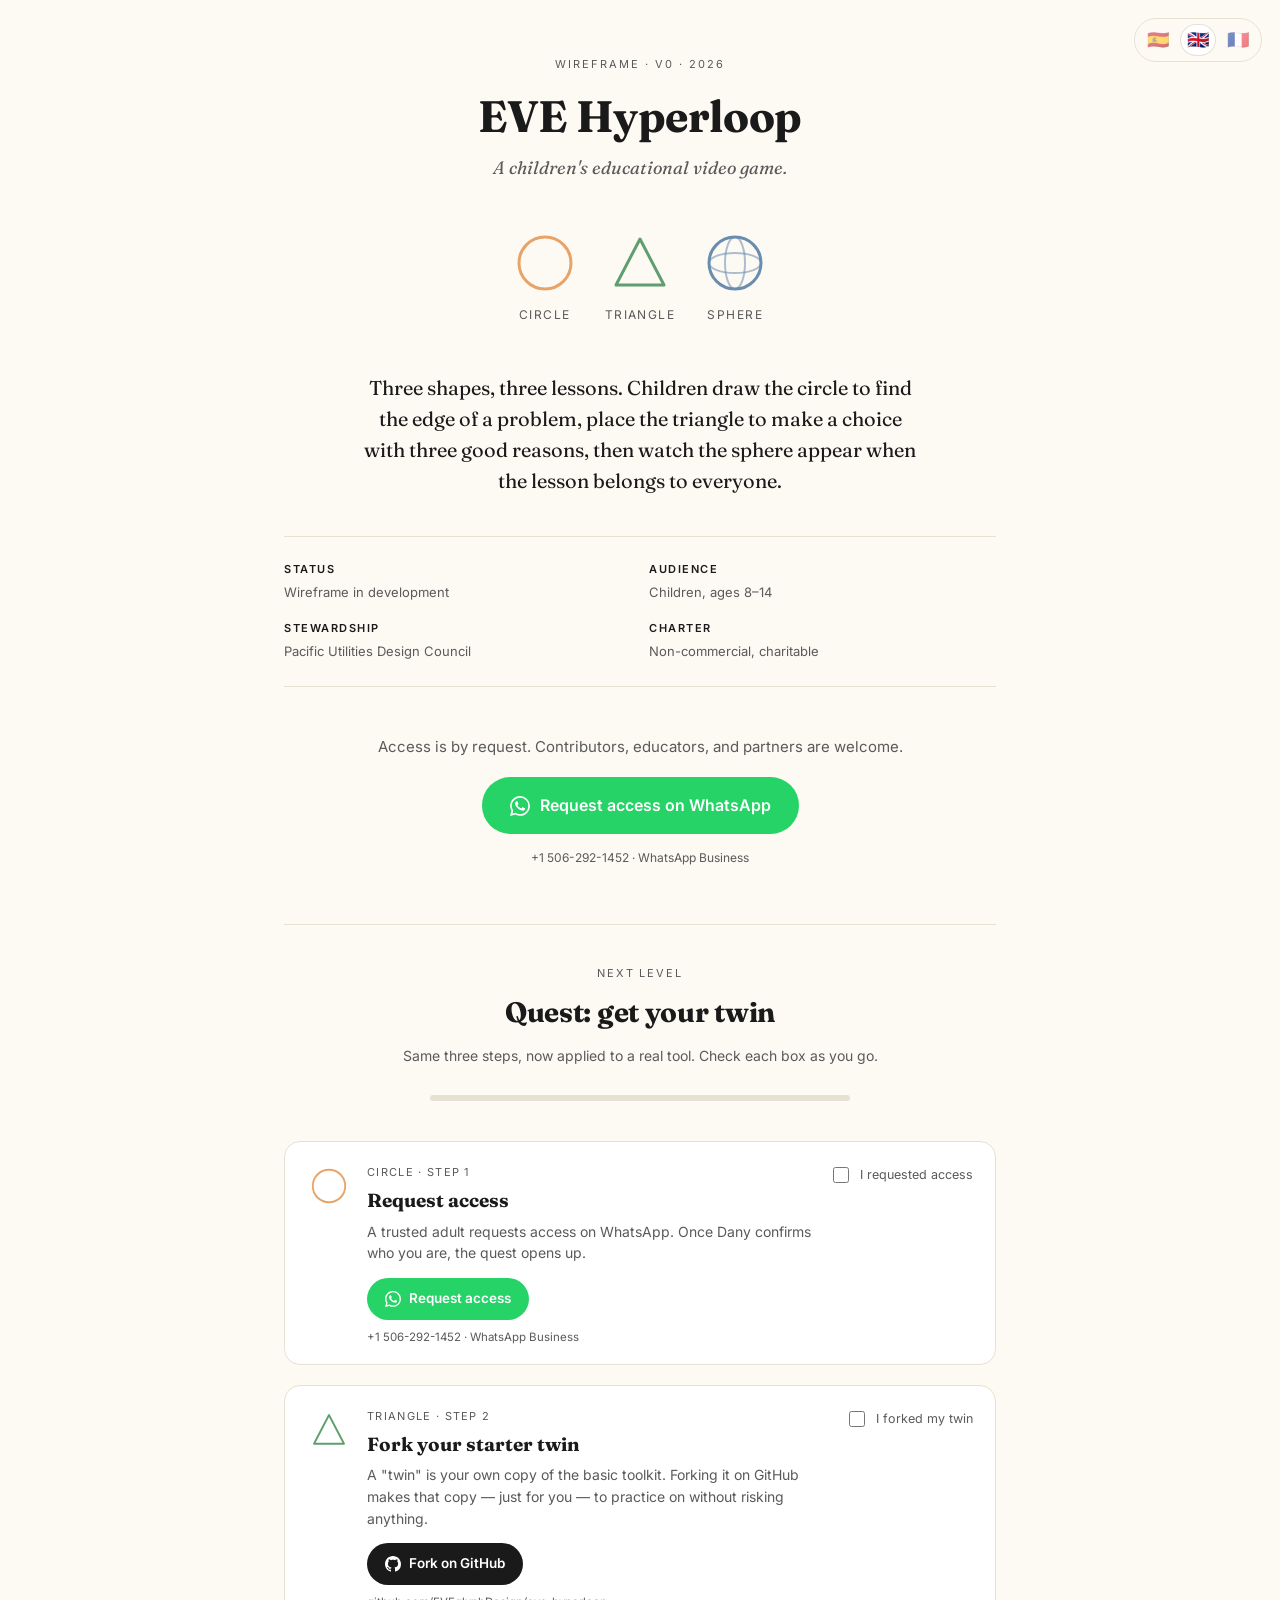
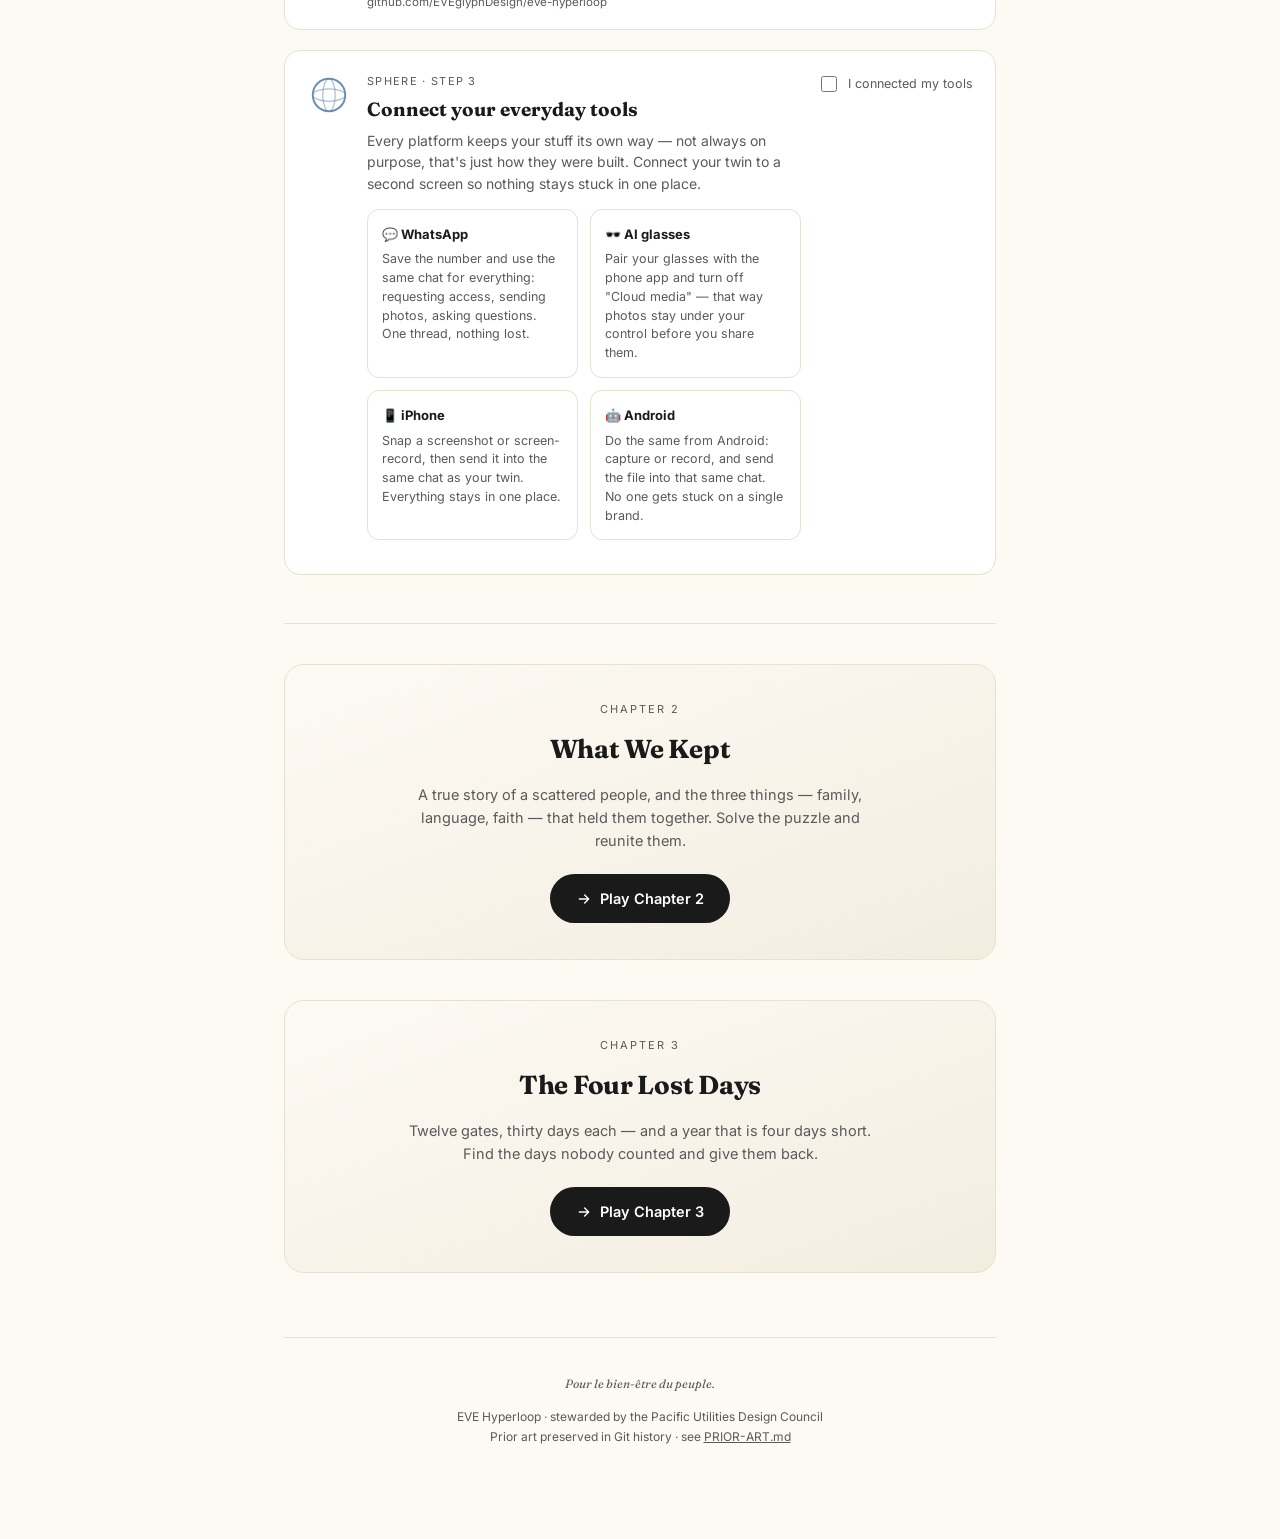
==== commit 7e470714: "Chapter 3 — The Four Lost Days: playable 364-day circle Twelve gates of 30 days (1 Enoch 72:1-3), th" ====
--- a/game/index.html
+++ b/game/index.html
@@ -104,6 +104,7 @@
 
       /* Chapter 2 link card */
       .chapter2{margin:48px 0 40px;padding-top:40px;border-top:1px solid var(--line);text-align:center}
+      .chapter2.next{margin-top:22px;padding-top:0;border-top:none}
       .chapter2-inner{border:1px solid var(--line);border-radius:20px;padding:36px 28px;background:linear-gradient(160deg,#fdfaf4,#f3ede0)}
       .chapter2-kicker{font-size:11px;letter-spacing:.18em;text-transform:uppercase;color:var(--ink-soft);margin:0 0 10px}
       .chapter2-title{font-family:var(--serif);font-weight:700;font-size:26px;margin:0 0 12px;letter-spacing:-.01em}
@@ -259,6 +260,18 @@
           <a class="chapter2-btn" href="./what-we-kept.html">
             <svg viewBox="0 0 24 24" aria-hidden="true"><path d="M5 12h14M13 6l6 6-6 6" stroke-width="2" stroke-linecap="round" stroke-linejoin="round"/></svg>
             <span data-i18n="ch2Cta">Jugar el Capítulo 2</span>
+          </a>
+        </div>
+      </div>
+
+      <div class="chapter2 next">
+        <div class="chapter2-inner">
+          <p class="chapter2-kicker" data-i18n="ch3Kicker">Capítulo 3</p>
+          <h2 class="chapter2-title" data-i18n="ch3Title">Los cuatro días perdidos</h2>
+          <p class="chapter2-body" data-i18n="ch3Body">Doce puertas, treinta días cada una — y un año al que le faltan cuatro días. Encuentra los días que nadie contó y devuélvelos.</p>
+          <a class="chapter2-btn" href="./quatre-jours.html">
+            <svg viewBox="0 0 24 24" aria-hidden="true"><path d="M5 12h14M13 6l6 6-6 6" stroke-width="2" stroke-linecap="round" stroke-linejoin="round"/></svg>
+            <span data-i18n="ch3Cta">Jugar el Capítulo 3</span>
           </a>
         </div>
       </div>
@@ -316,7 +329,11 @@
           ch2Kicker: "Capítulo 2",
           ch2Title: "Lo que conservamos",
           ch2Body: "Una historia real de un pueblo disperso, y de las tres cosas — familia, idioma, fe — que lo mantuvieron unido. Arma el rompecabezas y reúnelas.",
-          ch2Cta: "Jugar el Capítulo 2"
+          ch2Cta: "Jugar el Capítulo 2",
+          ch3Kicker: "Capítulo 3",
+          ch3Title: "Los cuatro días perdidos",
+          ch3Body: "Doce puertas, treinta días cada una — y un año al que le faltan cuatro días. Encuentra los días que nadie contó y devuélvelos.",
+          ch3Cta: "Jugar el Capítulo 3"
         },
         en: {
           docTitle: "EVE Hyperloop — Children's Educational Game (Wireframe)",
@@ -362,7 +379,11 @@
           ch2Kicker: "Chapter 2",
           ch2Title: "What We Kept",
           ch2Body: "A true story of a scattered people, and the three things — family, language, faith — that held them together. Solve the puzzle and reunite them.",
-          ch2Cta: "Play Chapter 2"
+          ch2Cta: "Play Chapter 2",
+          ch3Kicker: "Chapter 3",
+          ch3Title: "The Four Lost Days",
+          ch3Body: "Twelve gates, thirty days each — and a year that is four days short. Find the days nobody counted and give them back.",
+          ch3Cta: "Play Chapter 3"
         },
         fr: {
           docTitle: "EVE Hyperloop — Jeu éducatif pour enfants (Wireframe)",
@@ -408,7 +429,11 @@
           ch2Kicker: "Chapitre 2",
           ch2Title: "Ce que nous avons gardé",
           ch2Body: "Une histoire vraie d'un peuple dispersé, et des trois choses — la famille, la langue, la foi — qui l'ont maintenu uni. Résous le casse-tête et réunis-les.",
-          ch2Cta: "Jouer au Chapitre 2"
+          ch2Cta: "Jouer au Chapitre 2",
+          ch3Kicker: "Chapitre 3",
+          ch3Title: "Les quatre jours perdus",
+          ch3Body: "Douze portes, trente jours chacune — et une année à qui il manque quatre jours. Trouve les jours que personne n'a comptés et rends-les.",
+          ch3Cta: "Jouer au Chapitre 3"
         }
       };
 
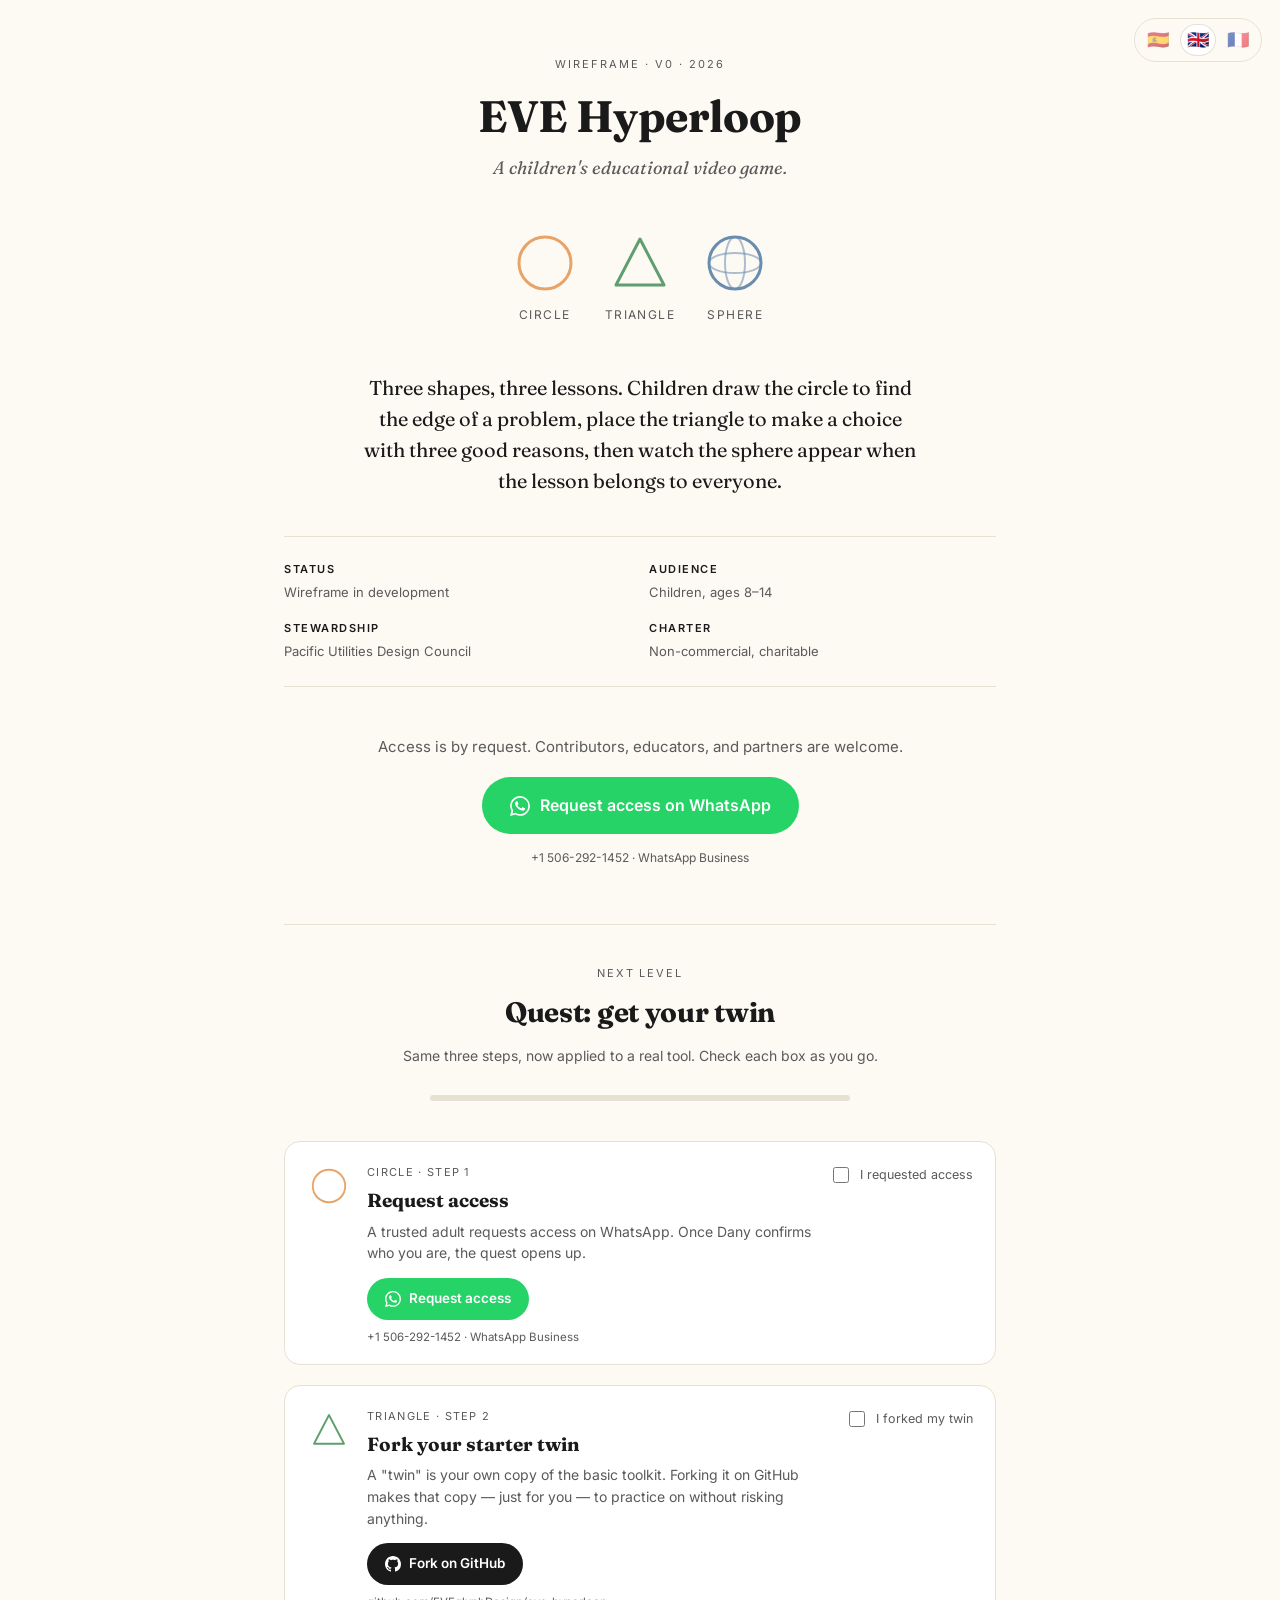
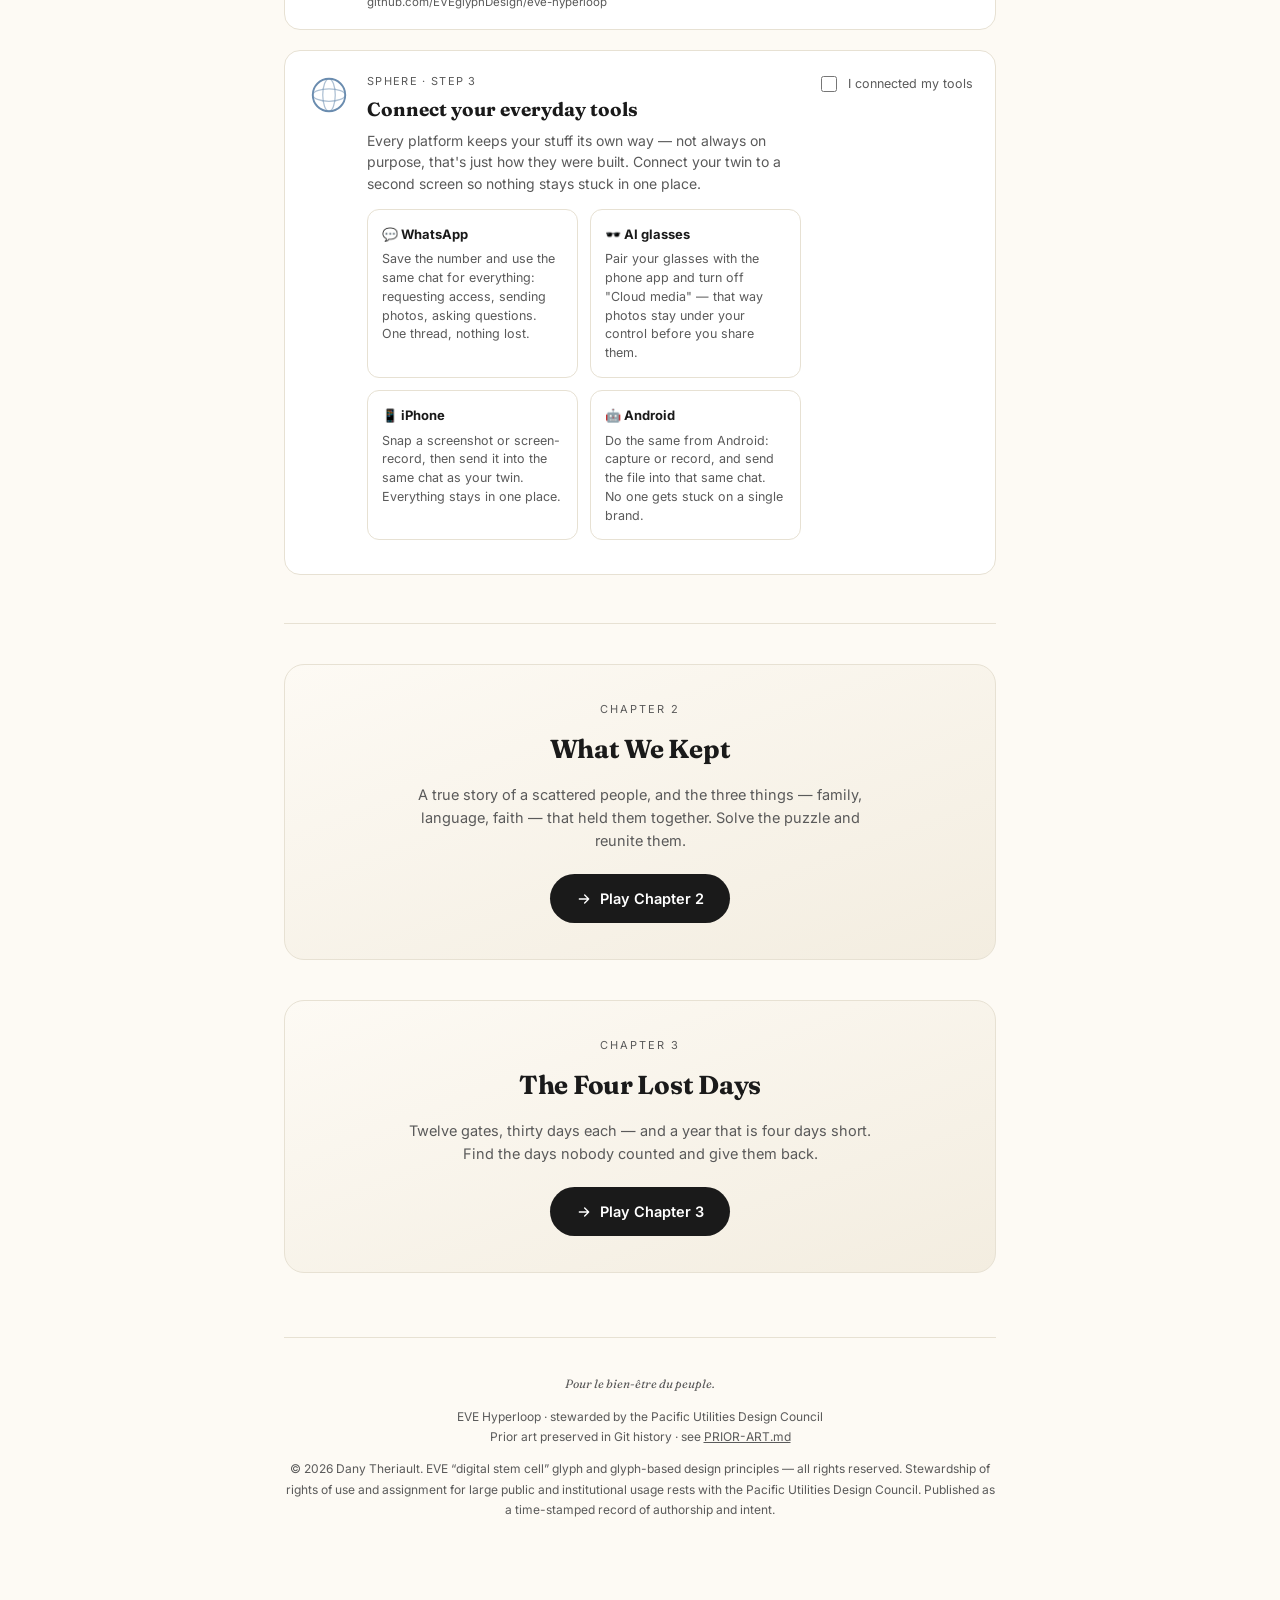
==== commit 180bafd0: "canon §1: universal copyright footer The canonical footer was present but non-compliant in all 13 HT" ====
--- a/game/index.html
+++ b/game/index.html
@@ -280,6 +280,7 @@
         <p class="copy" data-i18n="copy">Pour le bien-être du peuple.</p>
         <p><span data-i18n="footerLine">EVE Hyperloop · administrado por el Pacific Utilities Design Council</span><br>
         <span data-i18n="priorArt">Arte previo preservado en el historial de Git · ver</span> <a href="./PRIOR-ART.md" style="color:var(--ink-soft)">PRIOR-ART.md</a></p>
+        <p>© 2026 Dany Theriault. EVE “digital stem cell” glyph and glyph-based design principles — all rights reserved. Stewardship of rights of use and assignment for large public and institutional usage rests with the Pacific Utilities Design Council. Published as a time-stamped record of authorship and intent.</p>
       </footer>
     </div>
 
